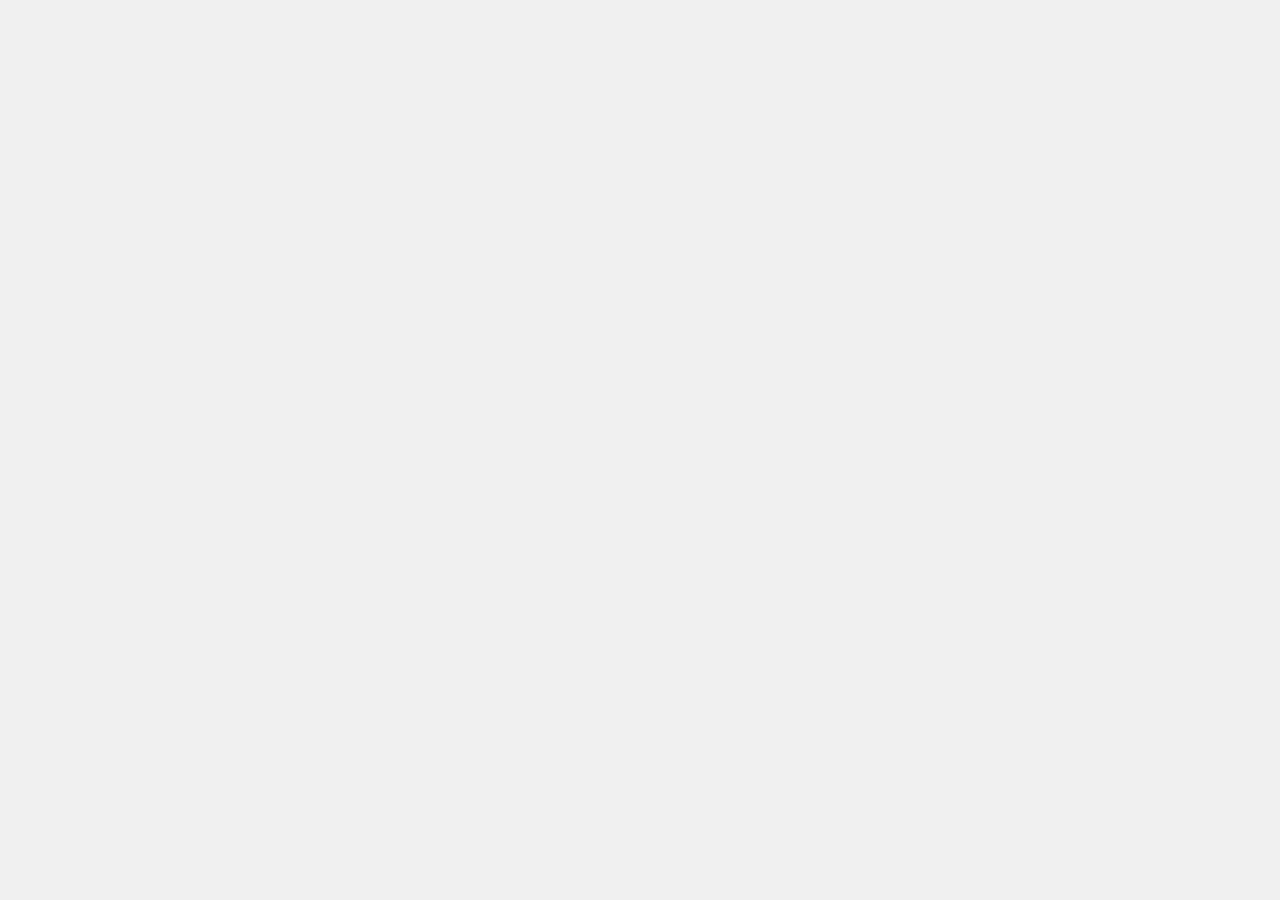
==== index.html @ fa35e1c9 "Projeto-2---LPFitness" ====
<!DOCTYPE html>
<html lang="pt-br">
<head>
  <meta charset="UTF-8">
  <meta name="viewport" content="width=device-width, initial-scale=1.0">
  <link rel="stylesheet" href="style.css">
  <link rel="preconnect" href="https://fonts.googleapis.com">
  <link rel="preconnect" href="https://fonts.gstatic.com" crossorigin>
  <link
    href="https://fonts.googleapis.com/css2?family=Inter:ital,opsz,wght@0,14..32,100..900;1,14..32,100..900&display=swap"
    rel="stylesheet">
  <title>Document</title>
</head>
<body>

</body>
</html>
---- style.css ----
body {
  background-color: #f0f0f0;
  font-family: "Inter", Arial, sans-serif;
  margin: 0;
  padding: 0;
}
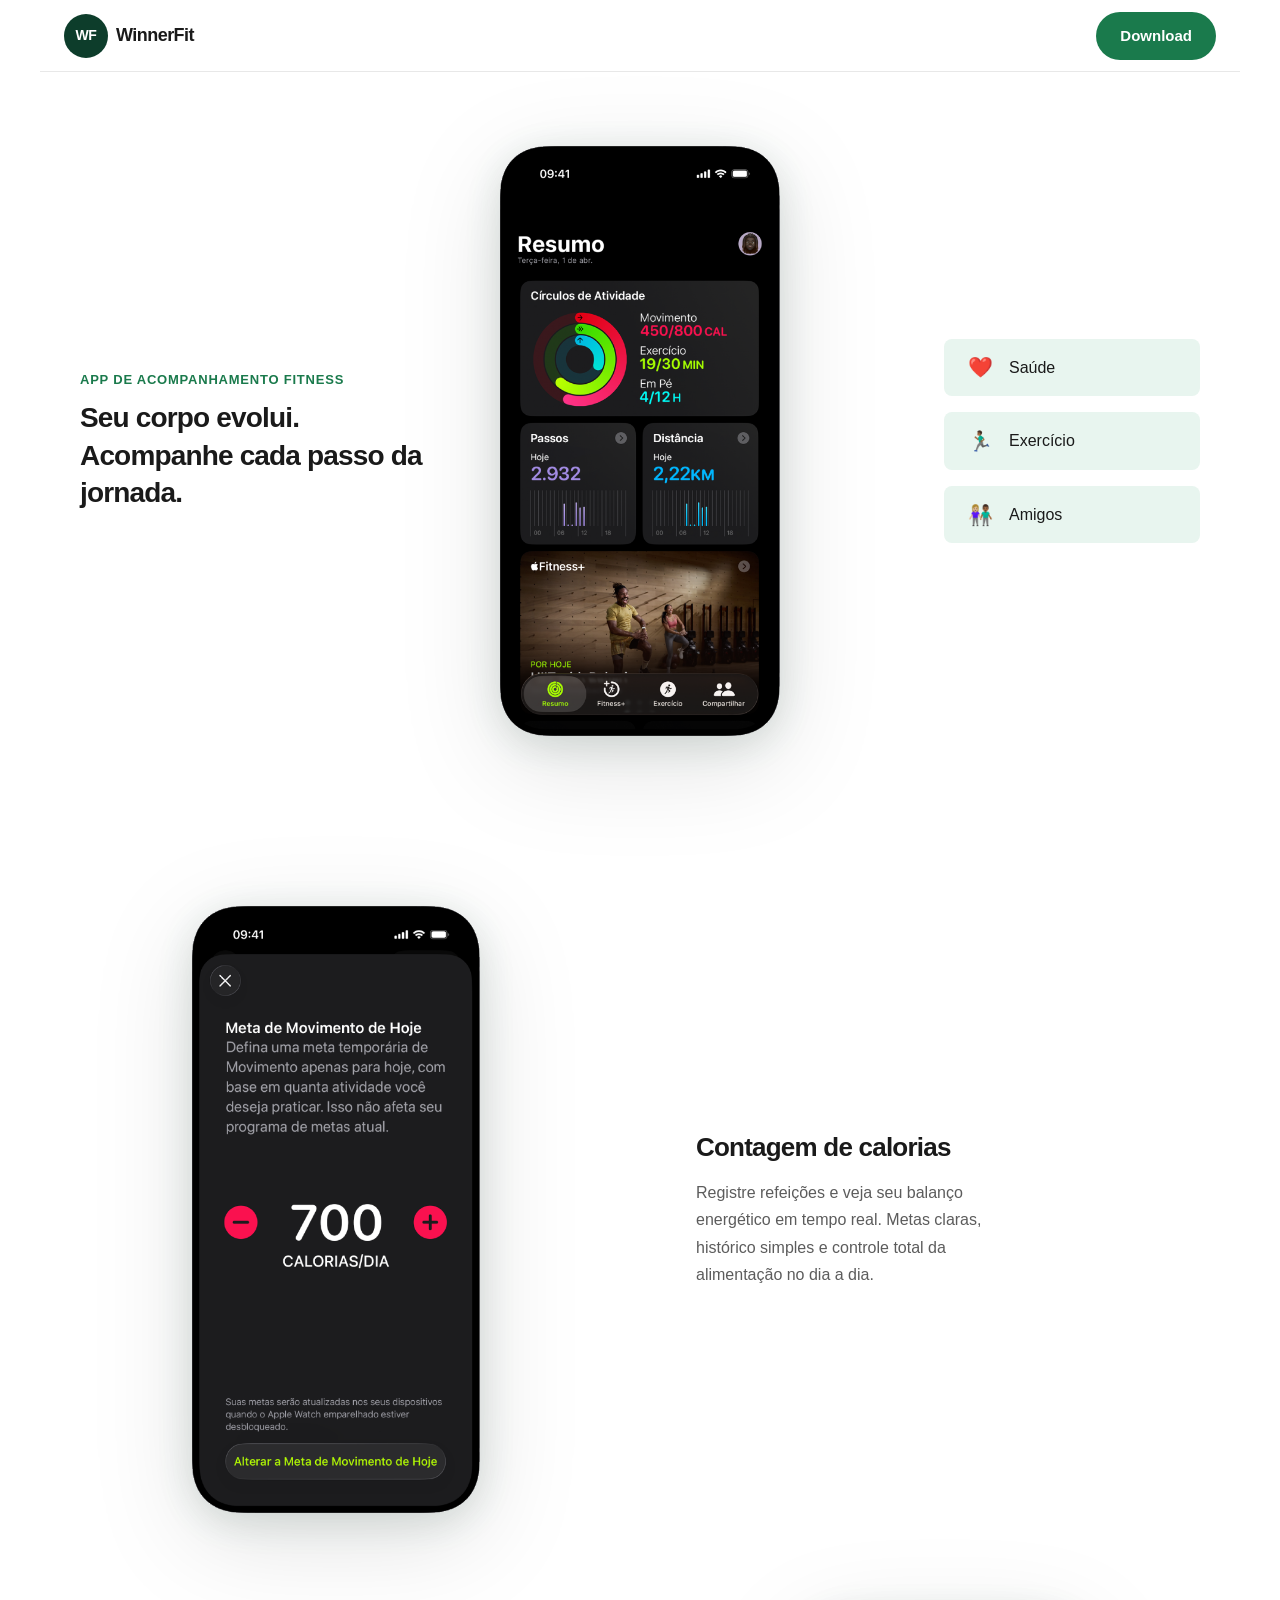
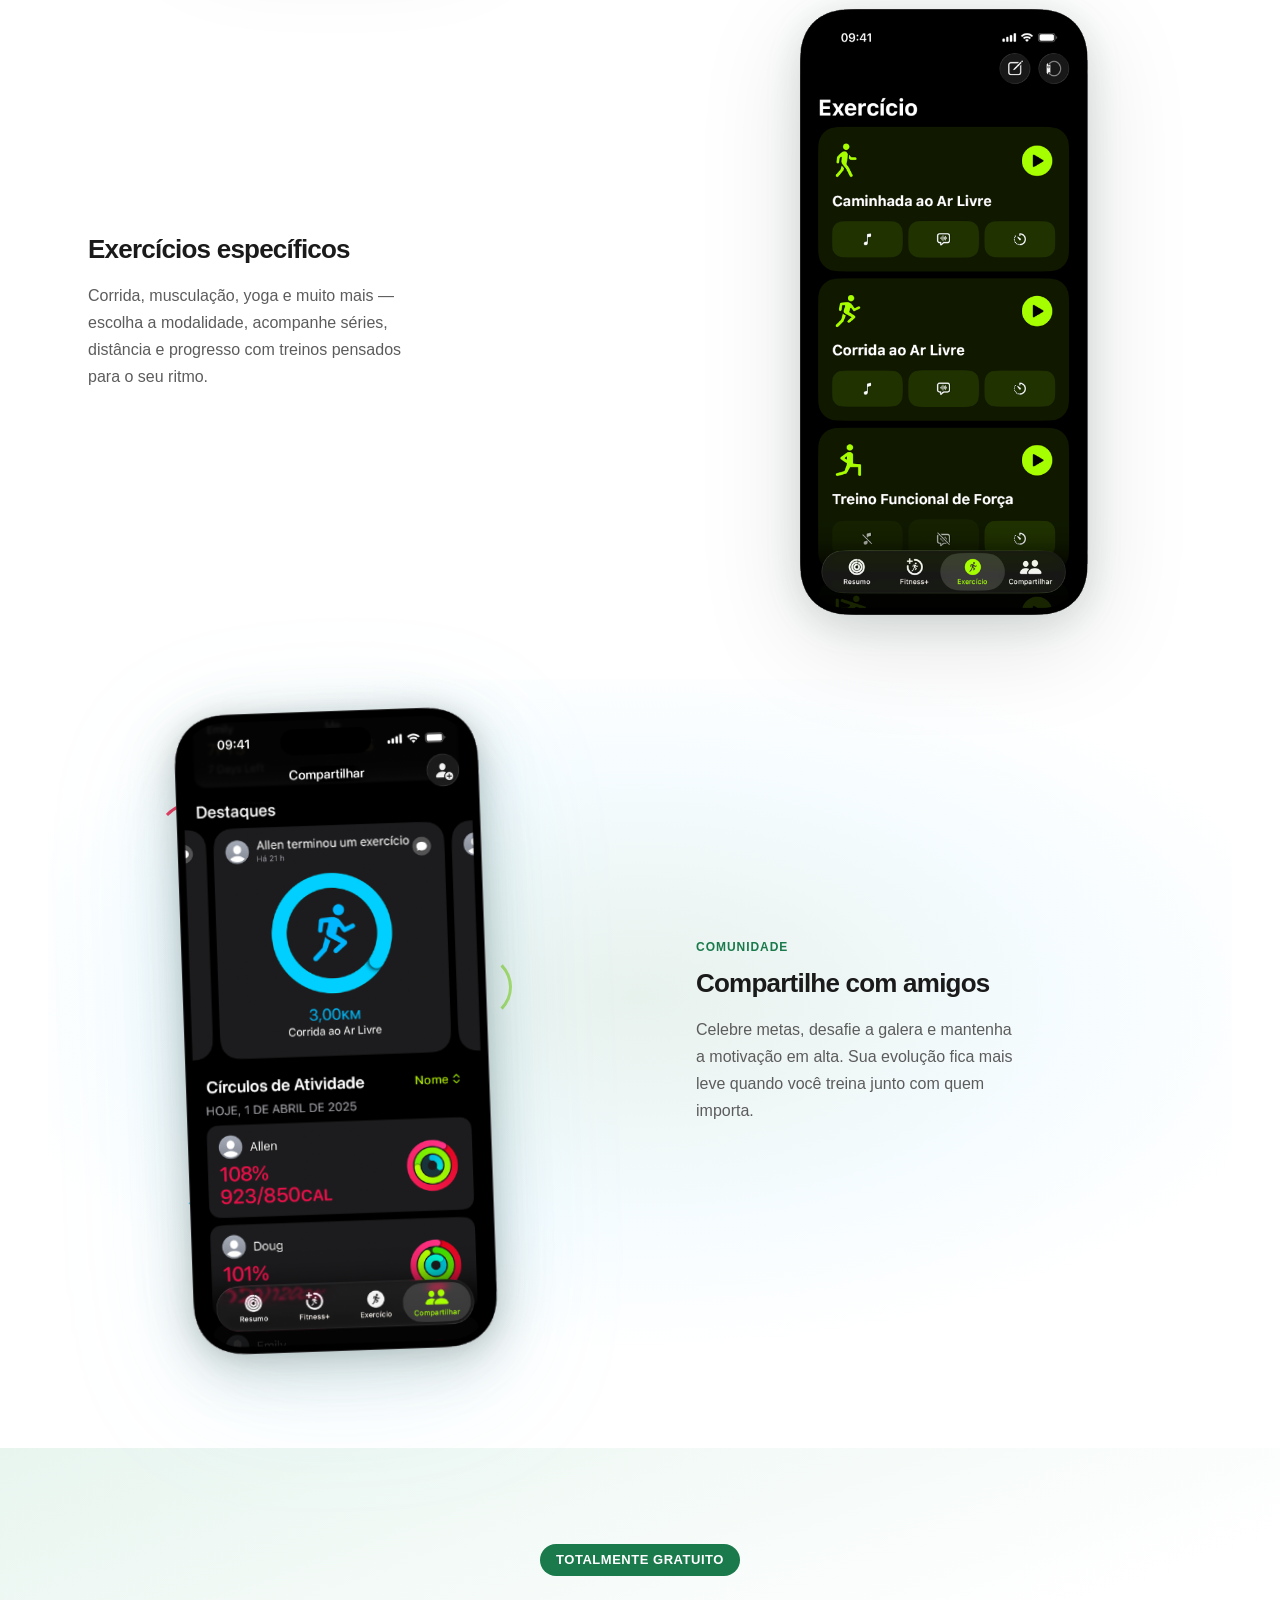
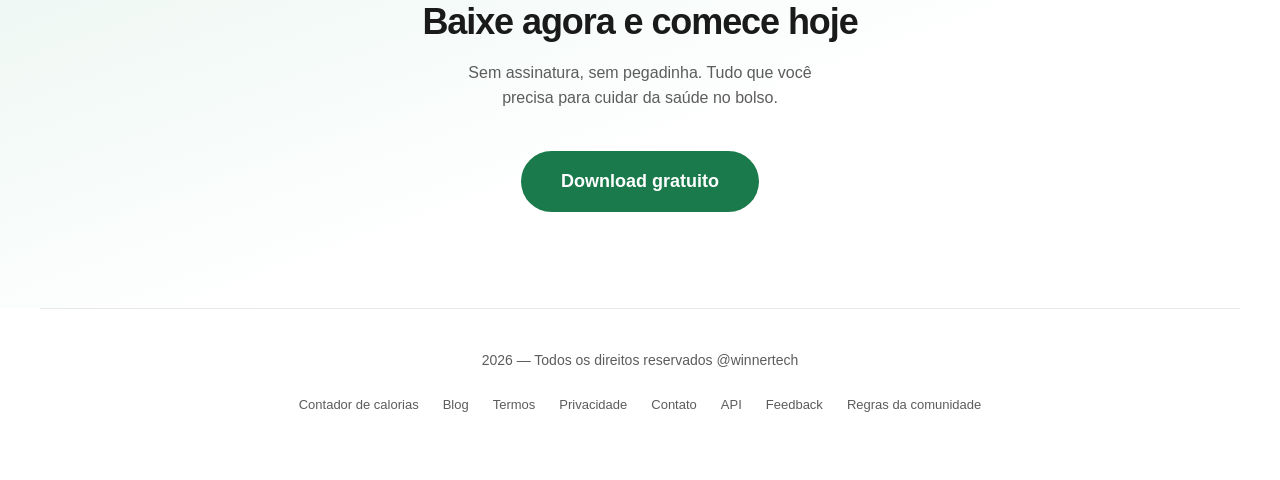
==== commit 6b447566: "Implementa landing page WinnerFit com HTML e CSS responsivo. Inclui header, hero, funcionalidades, C" ====
--- a/index.html
+++ b/index.html
@@ -3,15 +3,166 @@
 <head>
   <meta charset="UTF-8">
   <meta name="viewport" content="width=device-width, initial-scale=1.0">
+  <meta name="description" content="WinnerFit — acompanhe saúde, exercícios e amigos em um app fitness gratuito.">
   <link rel="stylesheet" href="style.css">
   <link rel="preconnect" href="https://fonts.googleapis.com">
   <link rel="preconnect" href="https://fonts.gstatic.com" crossorigin>
   <link
     href="https://fonts.googleapis.com/css2?family=Inter:ital,opsz,wght@0,14..32,100..900;1,14..32,100..900&display=swap"
     rel="stylesheet">
-  <title>Document</title>
+  <title>WinnerFit — Seu app de vida fitness</title>
 </head>
 <body>
+  <header class="header">
+    <a href="#" class="logo" aria-label="WinnerFit — início">
+      <span class="logo__circle">WF</span>
+      <span class="logo__name">WinnerFit</span>
+    </a>
+    <a href="#download" class="btn btn--header">Download</a>
+  </header>
 
+  <main>
+    <section class="hero" aria-labelledby="hero-title">
+      <div class="hero__col hero__col--left">
+        <p class="hero__eyebrow">App de acompanhamento fitness</p>
+        <h1 id="hero-title" class="hero__title">
+          Seu corpo evolui. Acompanhe cada passo da jornada.
+        </h1>
+      </div>
+
+      <div class="hero__col hero__col--center">
+        <figure class="hero__phone phone-showcase">
+          <img
+            src="imgs/print_1.png"
+            alt="Tela inicial do app WinnerFit com resumo diário de atividades"
+            width="320"
+            height="640"
+            class="hero__print"
+          >
+        </figure>
+      </div>
+
+      <div class="hero__col hero__col--right">
+        <ul class="hero__highlights">
+          <li class="hero__highlight">
+            <span class="hero__highlight-icon" aria-hidden="true">❤️</span>
+            <span>Saúde</span>
+          </li>
+          <li class="hero__highlight">
+            <span class="hero__highlight-icon" aria-hidden="true">🏃🏾‍♂️</span>
+            <span>Exercício</span>
+          </li>
+          <li class="hero__highlight">
+            <span class="hero__highlight-icon" aria-hidden="true">👩🏼‍🤝‍👨🏾</span>
+            <span>Amigos</span>
+          </li>
+        </ul>
+      </div>
+    </section>
+
+    <section class="features" aria-labelledby="features-title">
+      <h2 id="features-title" class="visually-hidden">Funcionalidades do app</h2>
+
+      <article class="feature">
+        <figure class="feature__media phone-showcase">
+          <img
+            src="imgs/print_2.png"
+            alt="Tela de contagem de calorias do WinnerFit"
+            width="300"
+            height="600"
+            class="feature__print"
+            loading="lazy"
+          >
+        </figure>
+        <div class="feature__content">
+          <h3 class="feature__title">Contagem de calorias</h3>
+          <p class="feature__text">
+            Registre refeições e veja seu balanço energético em tempo real.
+            Metas claras, histórico simples e controle total da alimentação
+            no dia a dia.
+          </p>
+        </div>
+      </article>
+
+      <article class="feature feature--reverse">
+        <figure class="feature__media phone-showcase">
+          <img
+            src="imgs/print_3.png"
+            alt="Tela de exercícios específicos como corrida e musculação"
+            width="300"
+            height="600"
+            class="feature__print"
+            loading="lazy"
+          >
+        </figure>
+        <div class="feature__content">
+          <h3 class="feature__title">Exercícios específicos</h3>
+          <p class="feature__text">
+            Corrida, musculação, yoga e muito mais — escolha a modalidade,
+            acompanhe séries, distância e progresso com treinos pensados
+            para o seu ritmo.
+          </p>
+        </div>
+      </article>
+
+      <article class="feature feature--social">
+        <div class="feature__visual">
+          <div class="feature__aura" aria-hidden="true"></div>
+          <div class="feature__rings" aria-hidden="true">
+            <span class="feature__ring feature__ring--move"></span>
+            <span class="feature__ring feature__ring--exercise"></span>
+            <span class="feature__ring feature__ring--stand"></span>
+          </div>
+          <figure class="feature__media phone-showcase phone-showcase--spotlight">
+            <img
+              src="imgs/print_4.png"
+              alt="Tela de compartilhamento de conquistas com amigos"
+              width="300"
+              height="600"
+              class="feature__print"
+              loading="lazy"
+            >
+          </figure>
+        </div>
+        <div class="feature__content">
+          <p class="feature__tag">Comunidade</p>
+          <h3 class="feature__title">Compartilhe com amigos</h3>
+          <p class="feature__text">
+            Celebre metas, desafie a galera e mantenha a motivação em alta.
+            Sua evolução fica mais leve quando você treina junto com quem
+            importa.
+          </p>
+        </div>
+      </article>
+    </section>
+
+    <section class="cta" id="download" aria-labelledby="cta-title">
+      <div class="cta__inner">
+        <p class="cta__badge">Totalmente gratuito</p>
+        <h2 id="cta-title" class="cta__title">Baixe agora e comece hoje</h2>
+        <p class="cta__text">
+          Sem assinatura, sem pegadinha. Tudo que você precisa para cuidar
+          da saúde no bolso.
+        </p>
+        <a href="#" class="btn btn--cta">Download gratuito</a>
+      </div>
+    </section>
+  </main>
+
+  <footer class="footer">
+    <p class="footer__copy">
+      2026 — Todos os direitos reservados @winnertech
+    </p>
+    <nav class="footer__nav" aria-label="Links do rodapé">
+      <a href="#">Contador de calorias</a>
+      <a href="#">Blog</a>
+      <a href="#">Termos</a>
+      <a href="#">Privacidade</a>
+      <a href="#">Contato</a>
+      <a href="#">API</a>
+      <a href="#">Feedback</a>
+      <a href="#">Regras da comunidade</a>
+    </nav>
+  </footer>
 </body>
 </html>
--- a/style.css
+++ b/style.css
@@ -1,7 +1,621 @@
+/* ── Design tokens ── */
+:root {
+  --color-bg: #ffffff;
+  --color-text: #1a1a1a;
+  --color-text-muted: #5c5c5c;
+  --color-green-dark: #0d3d2b;
+  --color-green: #1a7a4c;
+  --color-green-light: #e8f5ef;
+  --color-border: #e8e8e8;
+
+  --font-family: "Inter", Arial, sans-serif;
+  --radius-sm: 0.5rem;
+  --radius-md: 1rem;
+  --radius-pill: 999px;
+
+  --space-xs: 0.5rem;
+  --space-sm: 1rem;
+  --space-md: 1.5rem;
+  --space-lg: 2.5rem;
+  --space-xl: 4rem;
+  --space-2xl: 6rem;
+
+  --header-height: 4.5rem;
+  --container-max: 75rem;
+  --transition: 0.2s ease;
+}
+
+/* ── Reset & base ── */
+*,
+*::before,
+*::after {
+  box-sizing: border-box;
+}
+
 body {
-  background-color: #f0f0f0;
-  font-family: "Inter", Arial, sans-serif;
+  background-color: var(--color-bg);
+  color: var(--color-text);
+  font-family: var(--font-family);
+  font-size: 1rem;
+  line-height: 1.6;
+  margin: 0;
+  min-height: 100vh;
+}
+
+img {
+  display: block;
+  height: auto;
+  max-width: 100%;
+}
+
+a {
+  color: inherit;
+  text-decoration: none;
+}
+
+ul {
+  list-style: none;
   margin: 0;
   padding: 0;
 }
 
+h1,
+h2,
+h3,
+p {
+  margin: 0;
+}
+
+.visually-hidden {
+  border: 0;
+  clip: rect(0 0 0 0);
+  height: 1px;
+  margin: -1px;
+  overflow: hidden;
+  padding: 0;
+  position: absolute;
+  white-space: nowrap;
+  width: 1px;
+}
+
+/* ── Buttons ── */
+.btn {
+  align-items: center;
+  background-color: var(--color-green);
+  border: none;
+  border-radius: var(--radius-pill);
+  color: #ffffff;
+  cursor: pointer;
+  display: inline-flex;
+  font-family: inherit;
+  font-size: 0.9375rem;
+  font-weight: 600;
+  justify-content: center;
+  padding: 0.75rem 1.5rem;
+  transition: background-color var(--transition), transform var(--transition);
+}
+
+.btn:hover,
+.btn:focus-visible {
+  background-color: var(--color-green-dark);
+  outline: 2px solid var(--color-green);
+  outline-offset: 2px;
+}
+
+.btn:active {
+  transform: scale(0.98);
+}
+
+.btn--cta {
+  font-size: 1.125rem;
+  padding: 1rem 2.5rem;
+}
+
+/* ── Header ── */
+.header {
+  align-items: center;
+  display: flex;
+  height: var(--header-height);
+  justify-content: space-between;
+  margin: 0 auto;
+  max-width: var(--container-max);
+  padding: 0 var(--space-sm);
+  position: sticky;
+  top: 0;
+  z-index: 100;
+  background-color: rgba(255, 255, 255, 0.92);
+  backdrop-filter: blur(8px);
+  border-bottom: 1px solid var(--color-border);
+}
+
+.logo {
+  align-items: center;
+  display: flex;
+  gap: var(--space-xs);
+}
+
+.logo__circle {
+  align-items: center;
+  background-color: var(--color-green-dark);
+  border-radius: 50%;
+  color: #ffffff;
+  display: flex;
+  font-size: 0.875rem;
+  font-weight: 700;
+  height: 2.75rem;
+  justify-content: center;
+  letter-spacing: -0.02em;
+  width: 2.75rem;
+}
+
+.logo__name {
+  font-size: 1.125rem;
+  font-weight: 700;
+  letter-spacing: -0.03em;
+}
+
+/* ── Hero ── */
+.hero {
+  align-items: center;
+  display: grid;
+  gap: var(--space-lg);
+  margin: 0 auto;
+  max-width: var(--container-max);
+  min-height: calc(90vh - var(--header-height));
+  padding: var(--space-lg) var(--space-sm);
+}
+
+.hero__eyebrow {
+  color: var(--color-green);
+  font-size: 0.8125rem;
+  font-weight: 600;
+  letter-spacing: 0.06em;
+  margin-bottom: var(--space-xs);
+  text-transform: uppercase;
+}
+
+.hero__title {
+  color: var(--color-text);
+  font-size: clamp(1.375rem, 3vw, 1.75rem);
+  font-weight: 600;
+  letter-spacing: -0.03em;
+  line-height: 1.35;
+  max-width: 22ch;
+}
+
+.hero__phone {
+  margin: 0 auto;
+  max-width: 17.5rem;
+}
+
+.phone-showcase {
+  border-radius: 2.25rem;
+  filter:
+    drop-shadow(0 8px 20px rgba(13, 61, 43, 0.14))
+    drop-shadow(0 24px 48px rgba(0, 0, 0, 0.12));
+  line-height: 0;
+  overflow: hidden;
+}
+
+.hero__print,
+.feature__print {
+  display: block;
+  height: auto;
+  margin: 0 auto;
+  width: 100%;
+}
+
+.hero__highlights {
+  display: flex;
+  flex-direction: column;
+  gap: var(--space-sm);
+}
+
+.hero__highlight {
+  align-items: center;
+  background-color: var(--color-green-light);
+  border-radius: var(--radius-sm);
+  display: flex;
+  font-size: 1rem;
+  font-weight: 500;
+  gap: var(--space-sm);
+  padding: var(--space-sm) var(--space-md);
+}
+
+.hero__highlight-icon {
+  font-size: 1.25rem;
+  line-height: 1;
+}
+
+/* ── Features ── */
+.features {
+  display: flex;
+  flex-direction: column;
+  gap: var(--space-2xl);
+  margin: 0 auto;
+  max-width: var(--container-max);
+  padding: var(--space-2xl) var(--space-sm);
+}
+
+.feature {
+  align-items: center;
+  display: grid;
+  gap: var(--space-lg);
+}
+
+.feature__media {
+  margin: 0;
+}
+
+.feature__media.phone-showcase {
+  margin: 0 auto;
+  max-width: 16rem;
+  width: 100%;
+}
+
+.feature__title {
+  font-size: clamp(1.25rem, 2.5vw, 1.625rem);
+  font-weight: 700;
+  letter-spacing: -0.03em;
+  line-height: 1.25;
+  margin-bottom: var(--space-sm);
+}
+
+.feature__text {
+  color: var(--color-text-muted);
+  font-size: 1rem;
+  line-height: 1.7;
+  max-width: 36ch;
+}
+
+/* ── Feature social (print 4) ── */
+.feature--social {
+  isolation: isolate;
+  position: relative;
+}
+
+.feature--social::before {
+  background: radial-gradient(
+    ellipse 80% 70% at 50% 45%,
+    rgba(26, 122, 76, 0.1) 0%,
+    rgba(90, 200, 250, 0.06) 45%,
+    transparent 72%
+  );
+  content: "";
+  inset: -2rem -1rem;
+  pointer-events: none;
+  position: absolute;
+  z-index: -1;
+}
+
+.feature__visual {
+  margin: 0 auto;
+  max-width: 20rem;
+  position: relative;
+  width: 100%;
+}
+
+.feature__aura {
+  animation: aura-pulse 6s ease-in-out infinite;
+  aspect-ratio: 1;
+  background: radial-gradient(
+    circle,
+    rgba(26, 122, 76, 0.18) 0%,
+    rgba(90, 200, 250, 0.08) 42%,
+    transparent 70%
+  );
+  border-radius: 50%;
+  filter: blur(2px);
+  inset: 8% 0 auto;
+  margin-inline: auto;
+  max-width: 18rem;
+  pointer-events: none;
+  position: absolute;
+  width: 88%;
+  z-index: 0;
+}
+
+.feature__rings {
+  inset: 0;
+  pointer-events: none;
+  position: absolute;
+  z-index: 1;
+}
+
+.feature__ring {
+  border-radius: 50%;
+  border-style: solid;
+  position: absolute;
+}
+
+.feature__ring--move {
+  animation: ring-float 7s ease-in-out infinite;
+  border-color: #ff375f transparent transparent transparent;
+  border-width: 3px;
+  height: 4.5rem;
+  left: -4%;
+  top: 14%;
+  width: 4.5rem;
+}
+
+.feature__ring--exercise {
+  animation: ring-float 8s ease-in-out infinite reverse;
+  border-color: transparent #a8e06b transparent transparent;
+  border-width: 3px;
+  height: 3.25rem;
+  right: -2%;
+  top: 38%;
+  width: 3.25rem;
+}
+
+.feature__ring--stand {
+  animation: ring-float 9s ease-in-out infinite;
+  border-color: transparent transparent #5ac8fa transparent;
+  border-width: 3px;
+  bottom: 22%;
+  height: 2.75rem;
+  left: 6%;
+  width: 2.75rem;
+}
+
+.phone-showcase--spotlight {
+  border-radius: 2.5rem;
+  filter:
+    drop-shadow(0 12px 28px rgba(13, 61, 43, 0.2))
+    drop-shadow(0 32px 64px rgba(90, 200, 250, 0.12))
+    drop-shadow(0 4px 12px rgba(0, 0, 0, 0.14));
+  margin-inline: auto;
+  max-width: 17.5rem;
+  position: relative;
+  transform: rotate(-2deg);
+  transition: transform 0.4s ease, filter 0.4s ease;
+  z-index: 2;
+}
+
+.feature--social:hover .phone-showcase--spotlight,
+.feature--social:focus-within .phone-showcase--spotlight {
+  filter:
+    drop-shadow(0 16px 36px rgba(13, 61, 43, 0.22))
+    drop-shadow(0 40px 72px rgba(90, 200, 250, 0.16))
+    drop-shadow(0 6px 16px rgba(0, 0, 0, 0.16));
+  transform: rotate(0deg) scale(1.02);
+}
+
+.feature__tag {
+  color: var(--color-green);
+  font-size: 0.75rem;
+  font-weight: 700;
+  letter-spacing: 0.08em;
+  margin-bottom: 0.625rem;
+  text-transform: uppercase;
+}
+
+@keyframes aura-pulse {
+  0%,
+  100% {
+    opacity: 0.85;
+    transform: scale(1);
+  }
+
+  50% {
+    opacity: 1;
+    transform: scale(1.06);
+  }
+}
+
+@keyframes ring-float {
+  0%,
+  100% {
+    transform: translateY(0) rotate(0deg);
+  }
+
+  50% {
+    transform: translateY(-0.625rem) rotate(8deg);
+  }
+}
+
+@media (prefers-reduced-motion: reduce) {
+  .feature__aura,
+  .feature__ring--move,
+  .feature__ring--exercise,
+  .feature__ring--stand {
+    animation: none;
+  }
+
+  .phone-showcase--spotlight {
+    transform: none;
+  }
+}
+
+/* ── CTA ── */
+.cta {
+  background: linear-gradient(
+    160deg,
+    var(--color-green-light) 0%,
+    #ffffff 60%
+  );
+  padding: var(--space-2xl) var(--space-sm);
+}
+
+.cta__inner {
+  align-items: center;
+  display: flex;
+  flex-direction: column;
+  margin: 0 auto;
+  max-width: 36rem;
+  text-align: center;
+}
+
+.cta__badge {
+  background-color: var(--color-green);
+  border-radius: var(--radius-pill);
+  color: #ffffff;
+  font-size: 0.8125rem;
+  font-weight: 700;
+  letter-spacing: 0.04em;
+  margin-bottom: var(--space-md);
+  padding: 0.375rem 1rem;
+  text-transform: uppercase;
+}
+
+.cta__title {
+  font-size: clamp(1.5rem, 4vw, 2.25rem);
+  font-weight: 700;
+  letter-spacing: -0.03em;
+  line-height: 1.2;
+  margin-bottom: var(--space-sm);
+}
+
+.cta__text {
+  color: var(--color-text-muted);
+  margin-bottom: var(--space-lg);
+  max-width: 40ch;
+}
+
+/* ── Footer ── */
+.footer {
+  border-top: 1px solid var(--color-border);
+  margin: 0 auto;
+  max-width: var(--container-max);
+  padding: var(--space-lg) var(--space-sm) var(--space-xl);
+}
+
+.footer__copy {
+  color: var(--color-text-muted);
+  font-size: 0.875rem;
+  margin-bottom: var(--space-md);
+  text-align: center;
+}
+
+.footer__nav {
+  display: flex;
+  flex-wrap: wrap;
+  gap: var(--space-xs) var(--space-md);
+  justify-content: center;
+}
+
+.footer__nav a {
+  color: var(--color-text-muted);
+  font-size: 0.8125rem;
+  transition: color var(--transition);
+}
+
+.footer__nav a:hover,
+.footer__nav a:focus-visible {
+  color: var(--color-green);
+  outline: none;
+  text-decoration: underline;
+}
+
+/* ── Tablet (640px+) ── */
+@media (min-width: 40rem) {
+  .header {
+    padding: 0 var(--space-md);
+  }
+
+  .hero {
+    padding: var(--space-xl) var(--space-md);
+  }
+
+  .hero__highlights {
+    flex-direction: row;
+    flex-wrap: wrap;
+  }
+
+  .feature {
+    gap: var(--space-xl);
+    grid-template-columns: 1fr 1fr;
+  }
+
+  .feature--reverse .feature__media {
+    order: 2;
+  }
+
+  .feature--reverse .feature__content {
+    order: 1;
+  }
+
+  .features {
+    padding-inline: var(--space-md);
+  }
+
+  .cta {
+    padding-inline: var(--space-md);
+  }
+
+  .footer {
+    padding-inline: var(--space-md);
+  }
+}
+
+/* ── Desktop (1024px+) ── */
+@media (min-width: 64rem) {
+  .hero {
+    gap: var(--space-md);
+    grid-template-columns: 1fr minmax(14rem, 18rem) 1fr;
+    padding-inline: var(--space-lg);
+  }
+
+  .hero__col--left {
+    align-self: center;
+  }
+
+  .hero__col--right {
+    align-self: center;
+    justify-self: end;
+    width: 100%;
+    max-width: 16rem;
+  }
+
+  .hero__highlights {
+    flex-direction: column;
+  }
+
+  .feature__content {
+    padding: var(--space-md);
+  }
+
+  .feature__media.phone-showcase {
+    max-width: 18rem;
+  }
+
+  .feature--social .feature__visual {
+    max-width: 22rem;
+  }
+
+  .feature--social .phone-showcase--spotlight {
+    max-width: 19rem;
+  }
+
+  .feature__ring--move {
+    height: 5.5rem;
+    left: -2%;
+    width: 5.5rem;
+  }
+
+  .feature__ring--exercise {
+    height: 4rem;
+    right: 0;
+    width: 4rem;
+  }
+
+  .feature__ring--stand {
+    height: 3.25rem;
+    width: 3.25rem;
+  }
+}
+
+/* ── Large screens / TV (1440px+) ── */
+@media (min-width: 90rem) {
+  :root {
+    --container-max: 87.5rem;
+  }
+
+  .hero__phone.phone-showcase {
+    max-width: 20rem;
+  }
+
+  .feature__media.phone-showcase {
+    max-width: 20rem;
+  }
+}
